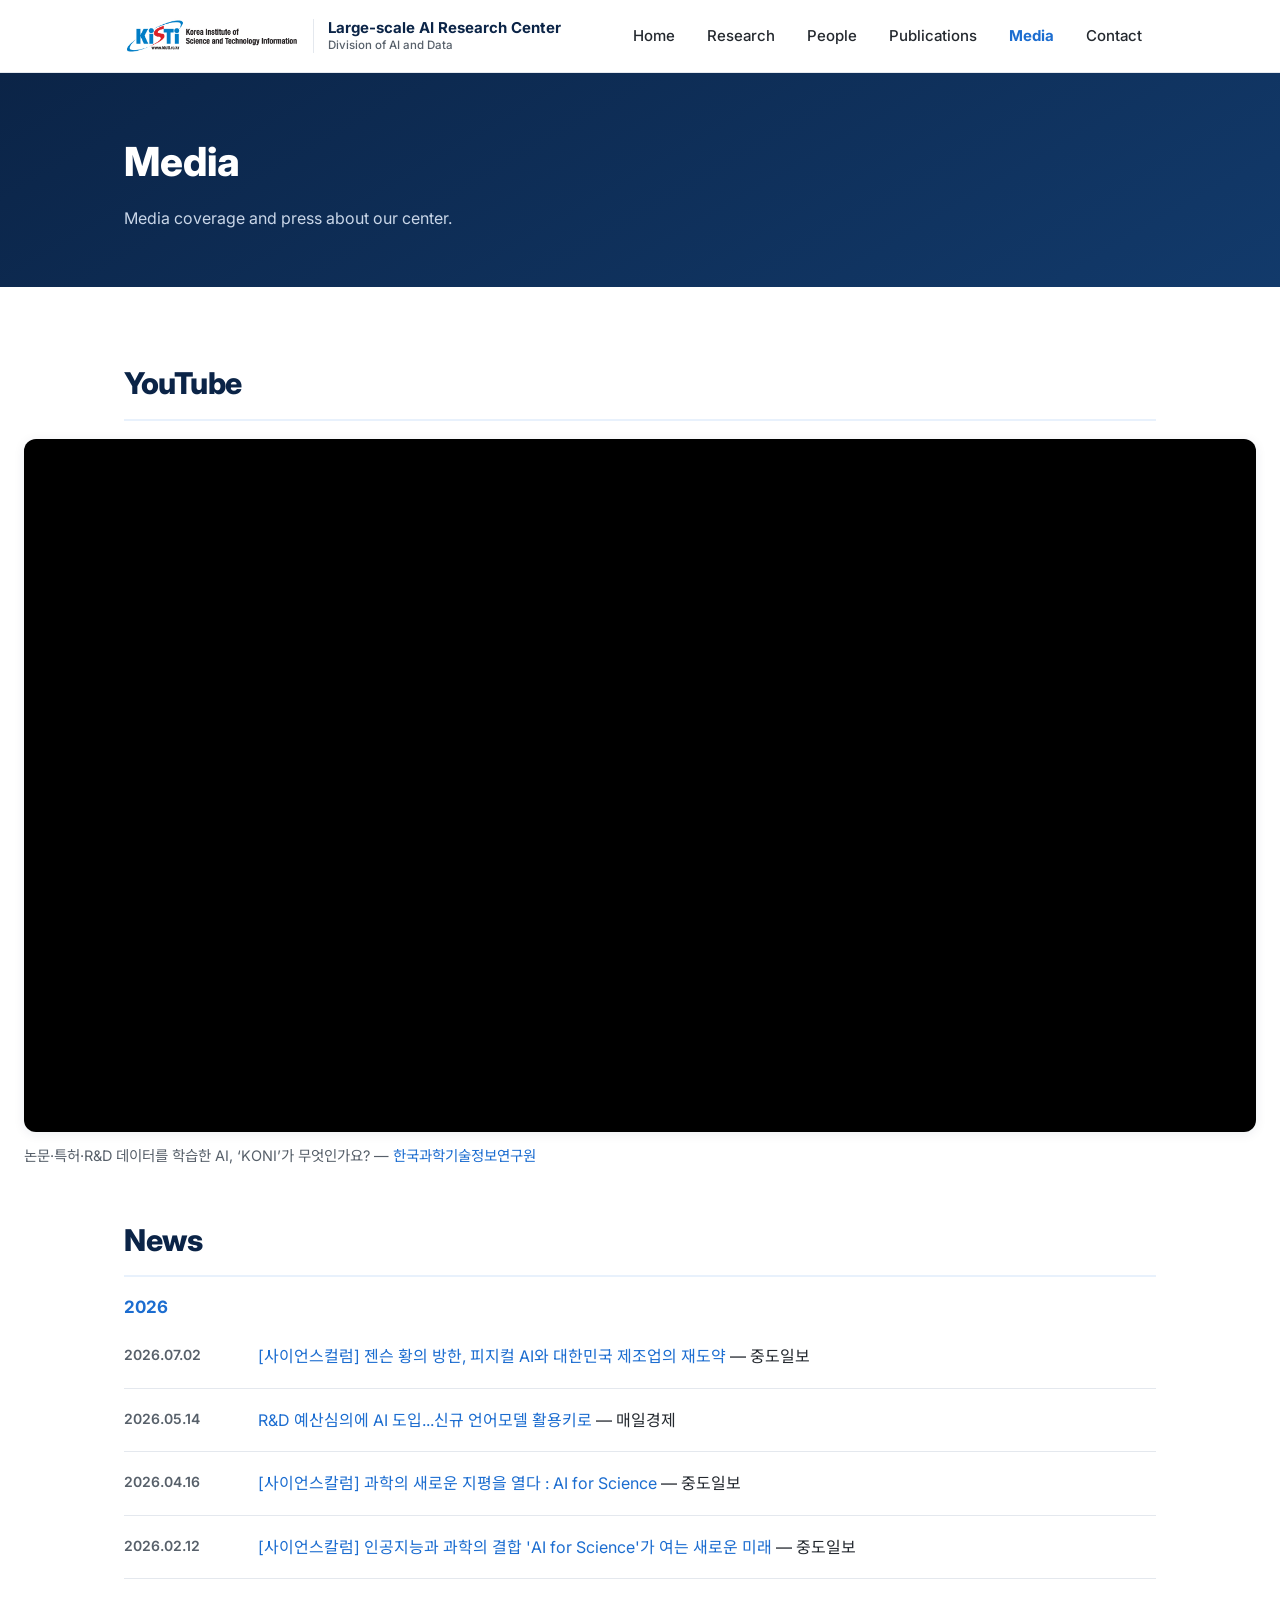
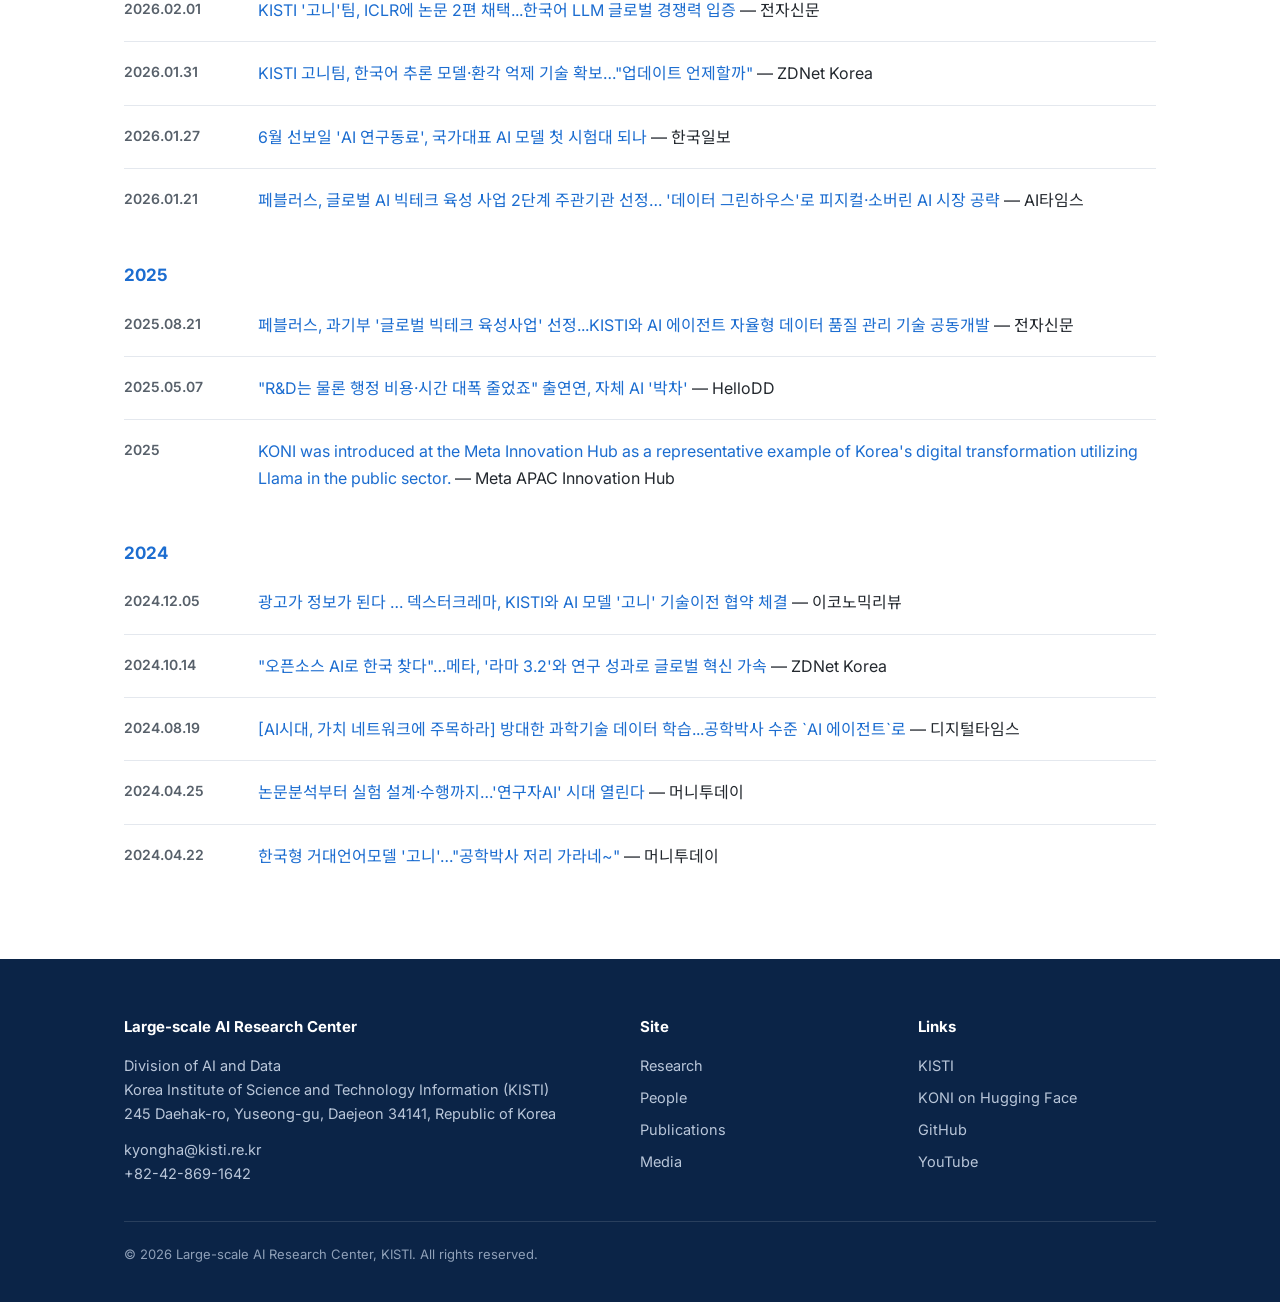
==== media.html @ 8f23ed5b "Restructure media page into YouTube and News sections - Split the page into top-level YouTube and Ne" ====
<!DOCTYPE html>
<html lang="en">
<head>
  <meta charset="UTF-8" />
  <meta name="viewport" content="width=device-width, initial-scale=1.0" />
  <title>Media | Large-scale AI Research Center, KISTI</title>
  <meta name="description" content="Media coverage and press for the Large-scale AI Research Center, Division of AI and Data, KISTI." />
  <link rel="preconnect" href="https://fonts.googleapis.com" />
  <link rel="preconnect" href="https://fonts.gstatic.com" crossorigin />
  <link href="https://fonts.googleapis.com/css2?family=Inter:wght@400;500;600;700;800&family=Noto+Sans+KR:wght@400;500;700&display=swap" rel="stylesheet" />
  <link rel="stylesheet" href="assets/css/style.css" />
</head>
<body>

  <header class="site-header">
    <div class="container nav-wrap">
      <a class="brand" href="index.html">
        <img src="images/KISTI_logo.jpg" alt="KISTI — Korea Institute of Science and Technology Information" />
        <span class="brand-text">
          <span class="brand-name">Large-scale AI Research Center</span>
          <span class="brand-sub">Division of AI and Data</span>
        </span>
      </a>
      <button class="nav-toggle" aria-label="Toggle navigation" aria-expanded="false">☰</button>
      <nav class="site-nav">
        <ul>
          <li><a href="index.html">Home</a></li>
          <li><a href="research.html">Research</a></li>
          <li><a href="people.html">People</a></li>
          <li><a href="publications.html">Publications</a></li>
          <li><a href="media.html" class="active">Media</a></li>
          <li><a href="index.html#contact">Contact</a></li>
        </ul>
      </nav>
    </div>
  </header>

  <section class="page-hero">
    <div class="container">
      <h1>Media</h1>
      <p>Media coverage and press about our center.</p>
    </div>
  </section>

  <section class="section">
    <div class="container">

      <!-- ================================================================
           HOW TO ADD A MEDIA ITEM
           Add entries here once content is available.
           ================================================================ -->

      <h2 class="group-title">YouTube</h2>
      <div class="video-embed">
        <iframe
          src="https://www.youtube.com/embed/gL83Z94c4Mw"
          title="논문·특허·R&amp;D 데이터를 학습한 AI, &#39;KONI&#39;가 무엇인가요?"
          allow="accelerometer; autoplay; clipboard-write; encrypted-media; gyroscope; picture-in-picture; web-share"
          referrerpolicy="strict-origin-when-cross-origin"
          loading="lazy"
          allowfullscreen></iframe>
      </div>
      <p class="video-caption">
        논문·특허·R&amp;D 데이터를 학습한 AI, ‘KONI’가 무엇인가요? —
        <a href="https://www.youtube.com/@KISTIV" target="_blank" rel="noopener">한국과학기술정보연구원</a>
      </p>

      <h2 class="group-title">News</h2>

      <h3 class="year-title">2026</h3>
      <ul class="news-list">
        <li>
          <time>2026.07.02</time>
          <span><a href="https://www.joongdo.co.kr/web/view.php?key=20260702010000641" target="_blank" rel="noopener">[사이언스컬럼] 젠슨 황의 방한, 피지컬 AI와 대한민국 제조업의 재도약</a> — 중도일보</span>
        </li>
        <li>
          <time>2026.05.14</time>
          <span><a href="https://www.mk.co.kr/news/it/12047566" target="_blank" rel="noopener">R&amp;D 예산심의에 AI 도입...신규 언어모델 활용키로</a> — 매일경제</span>
        </li>
        <li>
          <time>2026.04.16</time>
          <span><a href="https://www.joongdo.co.kr/web/view.php?key=20260416010004858" target="_blank" rel="noopener">[사이언스칼럼] 과학의 새로운 지평을 열다 : AI for Science</a> — 중도일보</span>
        </li>
        <li>
          <time>2026.02.12</time>
          <span><a href="https://www.joongdo.co.kr/web/view.php?key=20260212010004748" target="_blank" rel="noopener">[사이언스칼럼] 인공지능과 과학의 결합 'AI for Science'가 여는 새로운 미래</a> — 중도일보</span>
        </li>
        <li>
          <time>2026.02.01</time>
          <span><a href="https://www.etnews.com/20260201000084" target="_blank" rel="noopener">KISTI '고니'팀, ICLR에 논문 2편 채택...한국어 LLM 글로벌 경쟁력 입증</a> — 전자신문</span>
        </li>
        <li>
          <time>2026.01.31</time>
          <span><a href="https://zdnet.co.kr/view/?no=20260131193659" target="_blank" rel="noopener">KISTI 고니팀, 한국어 추론 모델·환각 억제 기술 확보…"업데이트 언제할까"</a> — ZDNet Korea</span>
        </li>
        <li>
          <time>2026.01.27</time>
          <span><a href="https://n.news.naver.com/mnews/article/469/0000911274?sid=105" target="_blank" rel="noopener">6월 선보일 'AI 연구동료', 국가대표 AI 모델 첫 시험대 되나</a> — 한국일보</span>
        </li>
        <li>
          <time>2026.01.21</time>
          <span><a href="https://www.aitimes.kr/news/articleView.html?idxno=38244" target="_blank" rel="noopener">페블러스, 글로벌 AI 빅테크 육성 사업 2단계 주관기관 선정… '데이터 그린하우스'로 피지컬·소버린 AI 시장 공략</a> — AI타임스</span>
        </li>
      </ul>

      <h3 class="year-title">2025</h3>
      <ul class="news-list">
        <li>
          <time>2025.08.21</time>
          <span><a href="https://www.etnews.com/20250821000020" target="_blank" rel="noopener">페블러스, 과기부 '글로벌 빅테크 육성사업' 선정...KISTI와 AI 에이전트 자율형 데이터 품질 관리 기술 공동개발</a> — 전자신문</span>
        </li>
        <li>
          <time>2025.05.07</time>
          <span><a href="https://www.hellodd.com/news/articleView.html?idxno=107809" target="_blank" rel="noopener">"R&amp;D는 물론 행정 비용·시간 대폭 줄었죠" 출연연, 자체 AI '박차'</a> — HelloDD</span>
        </li>
        <li>
          <time>2025</time>
          <span><a href="https://about.meta.com/apacinnovationhub/ai-for-organizations" target="_blank" rel="noopener">KONI was introduced at the Meta Innovation Hub as a representative example of Korea's digital transformation utilizing Llama in the public sector.</a> — Meta APAC Innovation Hub</span>
        </li>
      </ul>

      <h3 class="year-title">2024</h3>
      <ul class="news-list">
        <li>
          <time>2024.12.05</time>
          <span><a href="https://www.econovill.com/news/articleView.html?idxno=675746" target="_blank" rel="noopener">광고가 정보가 된다 … 덱스터크레마, KISTI와 AI 모델 '고니' 기술이전 협약 체결</a> — 이코노믹리뷰</span>
        </li>
        <li>
          <time>2024.10.14</time>
          <span><a href="https://zdnet.co.kr/view/?no=20241014170020" target="_blank" rel="noopener">"오픈소스 AI로 한국 찾다"…메타, '라마 3.2'와 연구 성과로 글로벌 혁신 가속</a> — ZDNet Korea</span>
        </li>
        <li>
          <time>2024.08.19</time>
          <span><a href="https://www.dt.co.kr/article/11606822" target="_blank" rel="noopener">[AI시대, 가치 네트워크에 주목하라] 방대한 과학기술 데이터 학습...공학박사 수준 `AI 에이전트`로</a> — 디지털타임스</span>
        </li>
        <li>
          <time>2024.04.25</time>
          <span><a href="https://www.mt.co.kr/tech/2024/04/25/2024042513053043033" target="_blank" rel="noopener">논문분석부터 실험 설계·수행까지…'연구자AI' 시대 열린다</a> — 머니투데이</span>
        </li>
        <li>
          <time>2024.04.22</time>
          <span><a href="https://www.mt.co.kr/tech/2024/04/22/2024041908542180678" target="_blank" rel="noopener">한국형 거대언어모델 '고니'…"공학박사 저리 가라네~"</a> — 머니투데이</span>
        </li>
      </ul>

    </div>
  </section>

  <footer class="site-footer" id="contact">
    <div class="container">
      <div class="footer-grid">
        <div>
          <h4>Large-scale AI Research Center</h4>
          <p>
            Division of AI and Data<br />
            Korea Institute of Science and Technology Information (KISTI)<br />
            245 Daehak-ro, Yuseong-gu, Daejeon 34141, Republic of Korea
          </p>
          <p class="footer-contact">
            <a href="mailto:kyongha@kisti.re.kr">kyongha@kisti.re.kr</a><br />
            <a href="tel:+82428691642">+82-42-869-1642</a>
          </p>
        </div>
        <div>
          <h4>Site</h4>
          <ul>
            <li><a href="research.html">Research</a></li>
            <li><a href="people.html">People</a></li>
            <li><a href="publications.html">Publications</a></li>
            <li><a href="media.html">Media</a></li>
          </ul>
        </div>
        <div>
          <h4>Links</h4>
          <ul>
            <li><a href="https://www.kisti.re.kr/eng/" target="_blank" rel="noopener">KISTI</a></li>
            <li><a href="https://huggingface.co/KISTI-KONI" target="_blank" rel="noopener">KONI on Hugging Face</a></li>
            <li><a href="https://github.com/KISTI-KONI" target="_blank" rel="noopener">GitHub</a></li>
            <li><a href="https://www.youtube.com/channel/UCPT6tS04saHyotXBanBHylQ" target="_blank" rel="noopener">YouTube</a></li>
          </ul>
        </div>
      </div>
      <div class="footer-bottom">
        &copy; 2026 Large-scale AI Research Center, KISTI. All rights reserved.
      </div>
    </div>
  </footer>

  <script src="assets/js/main.js"></script>
</body>
</html>
---- assets/css/style.css ----
/* ==========================================================================
   Large-scale AI Research Center @ KISTI — site styles
   ========================================================================== */

:root {
  --navy: #0b2447;
  --navy-2: #123a6b;
  --blue: #1c6dd0;
  --kisti-blue: #0072bc;
  --blue-light: #e8f1fc;
  --accent: #00b3a4;
  --text: #24292f;
  --text-muted: #57606a;
  --border: #e4e8ee;
  --bg: #ffffff;
  --bg-soft: #f6f8fb;
  --radius: 12px;
  --maxw: 1080px;
  --shadow: 0 2px 12px rgba(11, 36, 71, 0.08);
}

* { box-sizing: border-box; margin: 0; padding: 0; }

html { scroll-behavior: smooth; }

body {
  font-family: "Inter", "Noto Sans KR", -apple-system, BlinkMacSystemFont,
    "Segoe UI", Roboto, "Helvetica Neue", Arial, sans-serif;
  color: var(--text);
  background: var(--bg);
  line-height: 1.65;
  font-size: 16px;
}

img { max-width: 100%; display: block; }

a { color: var(--blue); text-decoration: none; }
a:hover { text-decoration: underline; }

.container {
  max-width: var(--maxw);
  margin: 0 auto;
  padding: 0 24px;
}

/* --------------------------------------------------------------------------
   Header / navigation
   -------------------------------------------------------------------------- */

.site-header {
  position: sticky;
  top: 0;
  z-index: 100;
  background: rgba(255, 255, 255, 0.96);
  backdrop-filter: blur(8px);
  border-bottom: 1px solid var(--border);
}

.nav-wrap {
  display: flex;
  align-items: center;
  justify-content: space-between;
  height: 72px;
  gap: 16px;
}

.brand {
  display: flex;
  align-items: center;
  gap: 14px;
  color: var(--navy);
  font-weight: 700;
  line-height: 1.25;
  min-width: 0;
}
.brand:hover { text-decoration: none; }

.brand img {
  height: 40px;
  width: auto;
  flex-shrink: 0;
}

.brand-text { border-left: 1px solid var(--border); padding-left: 14px; }
.brand-name { font-size: 15px; display: block; }
.brand-sub {
  display: block;
  font-size: 11.5px;
  font-weight: 500;
  color: var(--text-muted);
}

.site-nav ul {
  display: flex;
  gap: 4px;
  list-style: none;
}

.site-nav a {
  display: block;
  padding: 8px 14px;
  border-radius: 8px;
  color: var(--text);
  font-weight: 500;
  font-size: 15px;
  white-space: nowrap;
}
.site-nav a:hover {
  background: var(--blue-light);
  color: var(--blue);
  text-decoration: none;
}
.site-nav a.active {
  color: var(--blue);
  font-weight: 700;
}

.nav-toggle {
  display: none;
  background: none;
  border: none;
  cursor: pointer;
  padding: 8px;
  color: var(--navy);
  font-size: 24px;
  line-height: 1;
}

/* --------------------------------------------------------------------------
   Hero
   -------------------------------------------------------------------------- */

.hero {
  background:
    radial-gradient(1200px 500px at 80% -10%, rgba(0, 179, 164, 0.25), transparent 60%),
    radial-gradient(900px 500px at 10% 110%, rgba(28, 109, 208, 0.35), transparent 60%),
    linear-gradient(150deg, var(--navy) 0%, var(--navy-2) 100%);
  color: #fff;
  padding: 96px 0 88px;
}

.hero-kicker {
  display: inline-block;
  font-size: 13px;
  font-weight: 600;
  letter-spacing: 1.5px;
  text-transform: uppercase;
  color: #9fd8d2;
  margin-bottom: 18px;
}

.hero h1 {
  font-size: clamp(32px, 5vw, 52px);
  line-height: 1.15;
  font-weight: 800;
  letter-spacing: -0.5px;
  max-width: 760px;
}

.hero p.lead {
  margin-top: 22px;
  font-size: 18px;
  color: #c9d6e8;
  max-width: 660px;
}

.hero-actions { margin-top: 34px; display: flex; gap: 14px; flex-wrap: wrap; }

.btn {
  display: inline-block;
  padding: 12px 24px;
  border-radius: 10px;
  font-weight: 600;
  font-size: 15px;
  transition: transform 0.15s ease, box-shadow 0.15s ease;
}
.btn:hover { text-decoration: none; transform: translateY(-1px); }

.btn-primary { background: var(--accent); color: #04302c; }
.btn-primary:hover { box-shadow: 0 6px 18px rgba(0, 179, 164, 0.4); }

.btn-ghost {
  border: 1px solid rgba(255, 255, 255, 0.4);
  color: #fff;
}
.btn-ghost:hover { background: rgba(255, 255, 255, 0.1); }

/* --------------------------------------------------------------------------
   Sections
   -------------------------------------------------------------------------- */

.section { padding: 72px 0; }
.section.soft { background: var(--bg-soft); }

.section-kicker {
  font-size: 13px;
  font-weight: 700;
  letter-spacing: 1.5px;
  text-transform: uppercase;
  color: var(--blue);
  margin-bottom: 8px;
}

.section h2 {
  font-size: 30px;
  font-weight: 800;
  color: var(--navy);
  letter-spacing: -0.3px;
  margin-bottom: 16px;
}

.section .section-intro {
  max-width: 720px;
  color: var(--text-muted);
  margin-bottom: 40px;
}

/* About split layout (text + mascot) */
.about-split {
  display: grid;
  grid-template-columns: 1fr 260px;
  gap: 48px;
  align-items: center;
}
.about-split .mascot {
  max-width: 240px;
  margin: 0 auto;
}
.about-split p + p { margin-top: 14px; }

/* Page hero (interior pages) */
.page-hero {
  background: linear-gradient(150deg, var(--navy) 0%, var(--navy-2) 100%);
  color: #fff;
  padding: 56px 0;
}
.page-hero h1 { font-size: clamp(28px, 4vw, 40px); font-weight: 800; }
.page-hero p { margin-top: 10px; color: #c9d6e8; max-width: 660px; }

/* --------------------------------------------------------------------------
   Cards
   -------------------------------------------------------------------------- */

.card-grid {
  display: grid;
  grid-template-columns: repeat(auto-fit, minmax(340px, 1fr));
  gap: 22px;
}
.card-grid-2 { grid-template-columns: repeat(2, 1fr); }
@media (max-width: 720px) {
  .card-grid-2 { grid-template-columns: 1fr; }
}

.card {
  background: #fff;
  border: 1px solid var(--border);
  border-radius: var(--radius);
  padding: 28px;
  box-shadow: var(--shadow);
  transition: transform 0.15s ease, box-shadow 0.15s ease;
}
.card:hover { transform: translateY(-3px); box-shadow: 0 8px 24px rgba(11, 36, 71, 0.12); }

.card-icon {
  width: 46px;
  height: 46px;
  border-radius: 10px;
  background: var(--blue-light);
  display: flex;
  align-items: center;
  justify-content: center;
  margin-bottom: 18px;
  font-size: 22px;
}

.card h3 { font-size: 18px; color: var(--navy); margin-bottom: 10px; }
.card p { font-size: 14.5px; color: var(--text-muted); }

/* --------------------------------------------------------------------------
   News list
   -------------------------------------------------------------------------- */

.news-list { list-style: none; }
.news-list li {
  display: flex;
  gap: 24px;
  padding: 18px 0;
  border-bottom: 1px solid var(--border);
}
.news-list li:last-child { border-bottom: none; }
.news-list time {
  flex-shrink: 0;
  width: 110px;
  color: var(--text-muted);
  font-size: 14px;
  font-weight: 600;
}

/* --------------------------------------------------------------------------
   People
   -------------------------------------------------------------------------- */

.people-grid {
  display: grid;
  grid-template-columns: repeat(auto-fill, minmax(250px, 1fr));
  gap: 22px;
}

.person {
  background: #fff;
  border: 1px solid var(--border);
  border-radius: var(--radius);
  padding: 24px;
  box-shadow: var(--shadow);
}

.person .name { font-weight: 700; color: var(--navy); font-size: 16.5px; }
.person .name a { color: inherit; }
.person .name a:hover { text-decoration: underline; }
.person .role { font-size: 13.5px; color: var(--blue); margin-top: 2px; font-weight: 600; }
.person .interest { font-size: 13.5px; color: var(--text-muted); margin-top: 10px; }
.person .links { margin-top: 10px; font-size: 13.5px; }

.person.lead-card { border-top: 4px solid var(--kisti-blue); }

.group-title {
  font-size: 21px;
  font-weight: 700;
  color: var(--navy);
  margin: 48px 0 22px;
  padding-bottom: 10px;
  border-bottom: 2px solid var(--blue-light);
}
.group-title:first-of-type { margin-top: 0; }

/* --------------------------------------------------------------------------
   Publications
   -------------------------------------------------------------------------- */

.pub-year {
  font-size: 24px;
  font-weight: 800;
  color: var(--navy);
  margin: 44px 0 8px;
}
.pub-year:first-of-type { margin-top: 0; }

/* Year subsection nested under a .group-title section */
.year-title {
  font-size: 17px;
  font-weight: 700;
  color: var(--blue);
  margin: 30px 0 4px;
}
.year-title:first-of-type { margin-top: 0; }

.pub-list { list-style: none; }
.pub-list li {
  padding: 18px 0;
  border-bottom: 1px solid var(--border);
}
.pub-title { font-weight: 600; color: var(--text); font-size: 16px; }
.pub-authors { font-size: 14.5px; color: var(--text-muted); margin-top: 4px; }
.pub-venue { font-size: 14px; color: var(--blue); font-style: italic; margin-top: 2px; }
.pub-links { margin-top: 8px; font-size: 13.5px; }
.pub-links a {
  display: inline-block;
  margin-right: 8px;
  padding: 2px 10px;
  border: 1px solid var(--border);
  border-radius: 999px;
  color: var(--text-muted);
  font-weight: 500;
}
.pub-links a:hover { border-color: var(--blue); color: var(--blue); text-decoration: none; }

/* --------------------------------------------------------------------------
   Research page
   -------------------------------------------------------------------------- */

.research-block {
  display: grid;
  grid-template-columns: 84px 1fr;
  gap: 24px;
  padding: 34px 0;
  border-bottom: 1px solid var(--border);
}
.research-block:last-child { border-bottom: none; }

.research-block .icon {
  width: 84px;
  height: 84px;
  border-radius: 18px;
  background: #ffffff;
  border: 1px solid var(--border);
  display: flex;
  align-items: center;
  justify-content: center;
  font-size: 26px;
}
.research-block .icon .icon-img {
  width: 68%;
  height: 68%;
  object-fit: contain;
}
.research-block h3 { font-size: 20px; color: var(--navy); margin-bottom: 8px; }
.research-block p { color: var(--text-muted); max-width: 760px; }
.research-block ul {
  margin: 12px 0 0 18px;
  color: var(--text-muted);
  font-size: 14.5px;
}
.research-block li { margin-bottom: 4px; }

.video-link { margin-top: 14px; font-size: 14px; font-weight: 600; }
.video-link a { color: var(--blue); }

/* Embedded video (YouTube iframe)
   Breaks out of the 1080px container so the player reaches 1440px — 4x the
   area of the previous 720px embed — shrinking with the viewport below that. */
.video-embed,
.video-caption {
  position: relative;
  left: 50%;
  transform: translateX(-50%);
  width: min(1440px, calc(100vw - 48px));
}

.video-embed {
  aspect-ratio: 16 / 9;
  margin-top: 18px;
  border-radius: var(--radius);
  overflow: hidden;
  box-shadow: var(--shadow);
  background: #000;
}
.video-embed iframe { display: block; width: 100%; height: 100%; border: 0; }

.video-caption {
  margin-top: 12px;
  font-size: 14.5px;
  color: var(--text-muted);
}

/* Model links (Hugging Face etc.) */
.model-links { margin-top: 14px; }
.model-links a {
  display: inline-block;
  margin: 4px 8px 4px 0;
  padding: 5px 14px;
  border: 1px solid var(--border);
  border-radius: 999px;
  font-size: 13.5px;
  font-weight: 500;
  color: var(--text-muted);
}
.model-links a:hover { border-color: var(--blue); color: var(--blue); text-decoration: none; }

/* --------------------------------------------------------------------------
   Footer
   -------------------------------------------------------------------------- */

.site-footer {
  background: var(--navy);
  color: #b9c6d9;
  padding: 56px 0 36px;
  font-size: 14.5px;
}

.footer-grid {
  display: grid;
  grid-template-columns: 2fr 1fr 1fr;
  gap: 40px;
  margin-bottom: 36px;
}

.site-footer h4 {
  color: #fff;
  font-size: 15px;
  margin-bottom: 14px;
}
.site-footer a { color: #b9c6d9; }
.site-footer a:hover { color: #fff; }
.site-footer ul { list-style: none; }
.site-footer li { margin-bottom: 8px; }

.footer-contact { margin-top: 12px; }

.footer-bottom {
  border-top: 1px solid rgba(255, 255, 255, 0.12);
  padding-top: 22px;
  font-size: 13px;
  color: #8fa0b8;
}

/* --------------------------------------------------------------------------
   Responsive
   -------------------------------------------------------------------------- */

@media (max-width: 860px) {
  .nav-toggle { display: block; }

  .site-nav {
    position: absolute;
    top: 72px;
    left: 0;
    right: 0;
    background: #fff;
    border-bottom: 1px solid var(--border);
    display: none;
    box-shadow: var(--shadow);
  }
  .site-nav.open { display: block; }
  .site-nav ul { flex-direction: column; padding: 12px 20px; }
  .site-nav a { padding: 12px 10px; }

  .brand-sub { display: none; }

  .about-split { grid-template-columns: 1fr; }
  .about-split .mascot { max-width: 180px; }

  .footer-grid { grid-template-columns: 1fr; gap: 28px; }

  .research-block { grid-template-columns: 1fr; }
  .news-list li { flex-direction: column; gap: 4px; }
}
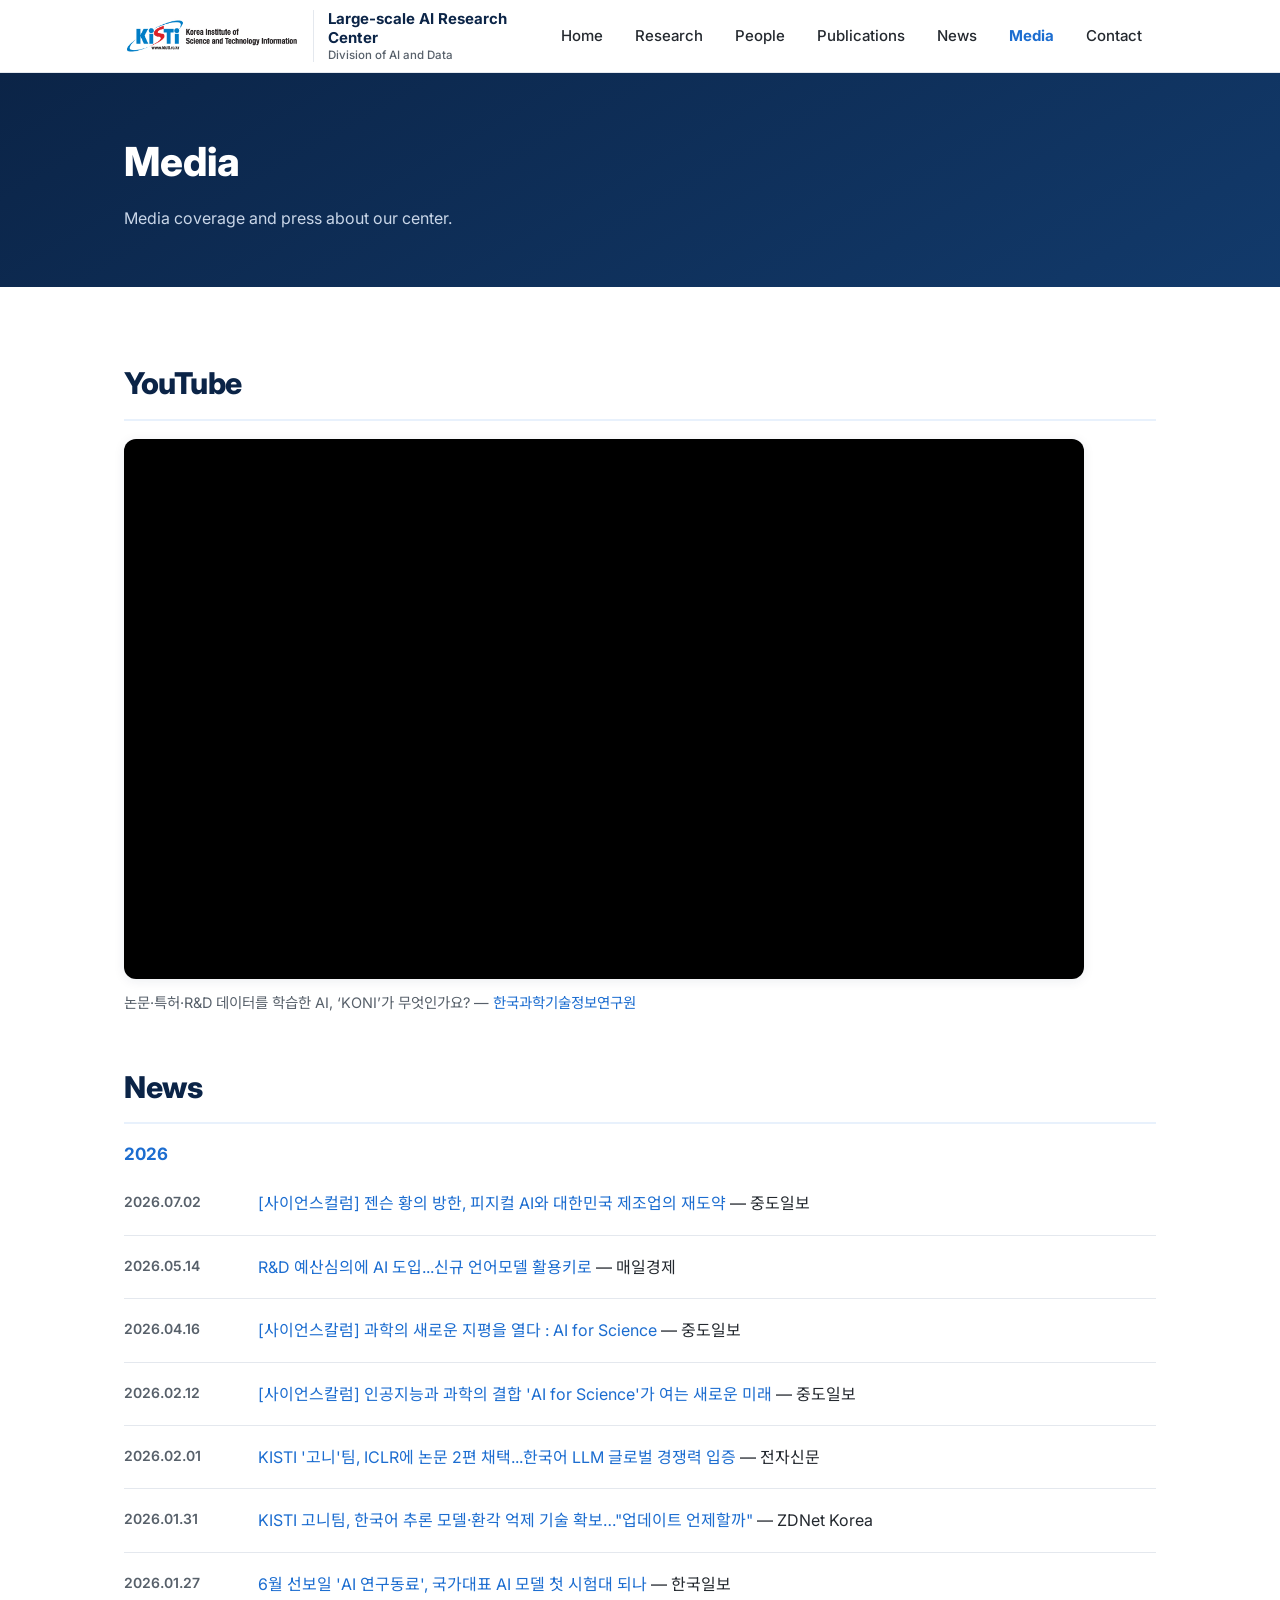
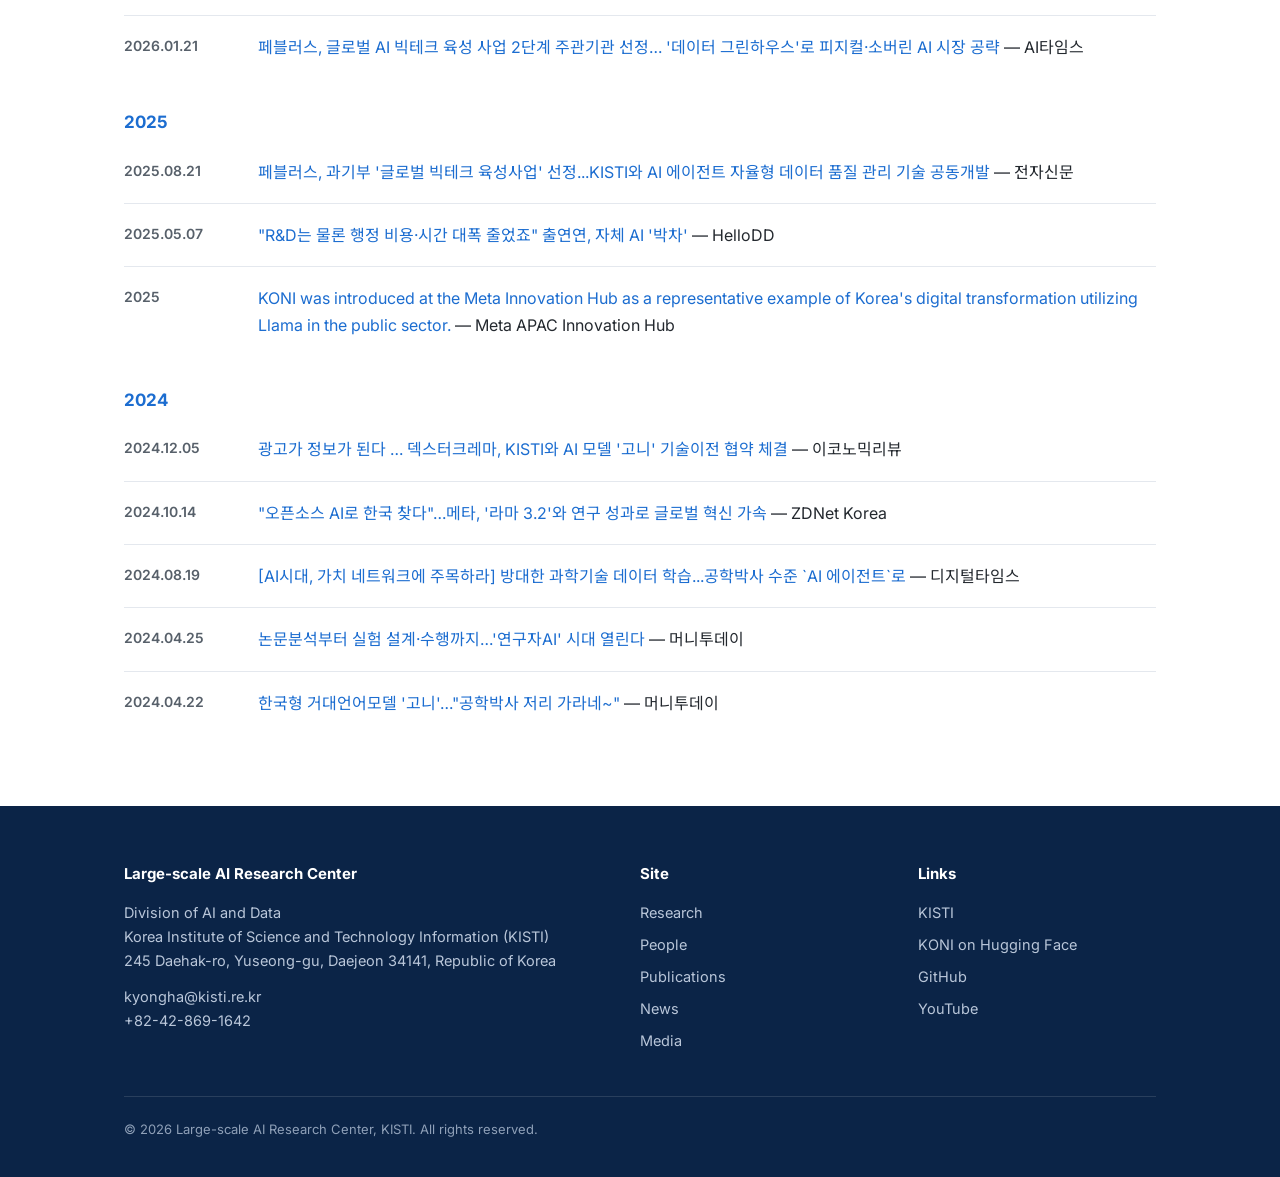
==== commit 64a6e2d6: "Add a News page and write up the KDD 2026 exhibition - New news.html between Publications and Media," ====
--- a/media.html
+++ b/media.html
@@ -28,6 +28,7 @@
           <li><a href="research.html">Research</a></li>
           <li><a href="people.html">People</a></li>
           <li><a href="publications.html">Publications</a></li>
+          <li><a href="news.html">News</a></li>
           <li><a href="media.html" class="active">Media</a></li>
           <li><a href="index.html#contact">Contact</a></li>
         </ul>
@@ -167,6 +168,7 @@
             <li><a href="research.html">Research</a></li>
             <li><a href="people.html">People</a></li>
             <li><a href="publications.html">Publications</a></li>
+            <li><a href="news.html">News</a></li>
             <li><a href="media.html">Media</a></li>
           </ul>
         </div>
--- a/assets/css/style.css
+++ b/assets/css/style.css
@@ -281,13 +281,15 @@
    -------------------------------------------------------------------------- */
 
 .news-list { list-style: none; }
-.news-list li {
+/* Direct-child selectors only: a news body may contain its own nested <ul>,
+   which must not inherit the flex row / divider styling of an entry. */
+.news-list > li {
   display: flex;
   gap: 24px;
   padding: 18px 0;
   border-bottom: 1px solid var(--border);
 }
-.news-list li:last-child { border-bottom: none; }
+.news-list > li:last-child { border-bottom: none; }
 .news-list time {
   flex-shrink: 0;
   width: 110px;
@@ -295,6 +297,53 @@
   font-size: 14px;
   font-weight: 600;
 }
+
+/* News page: headline plus body text */
+.news-body h3 {
+  font-size: 16.5px;
+  font-weight: 700;
+  color: var(--navy);
+  margin-bottom: 6px;
+}
+.news-body p { color: var(--text-muted); font-size: 14.5px; }
+/* The global reset strips margins, so space siblings explicitly. */
+.news-body > * + * { margin-top: 12px; }
+.news-body h4 {
+  font-size: 15px;
+  font-weight: 700;
+  color: var(--navy);
+  margin-top: 20px;
+}
+.news-body ul {
+  margin-left: 18px;
+  color: var(--text-muted);
+  font-size: 14.5px;
+}
+.news-body ul li { margin-bottom: 8px; }
+.news-body ul li:last-child { margin-bottom: 0; }
+.news-body ul strong { color: var(--navy); }
+
+/* Photo pair inside a news entry */
+.news-figures {
+  display: grid;
+  grid-template-columns: 1fr 1fr;
+  gap: 12px;
+}
+.news-figures img {
+  display: block;
+  width: 100%;
+  height: auto;
+  border: 1px solid var(--border);
+  border-radius: var(--radius);
+}
+
+/* Home page: headline-only list linking into news.html */
+.news-titles a { font-weight: 600; }
+
+/* Deep links from the home page must clear the sticky 73px header, and the
+   item they point at gets highlighted so it is obvious what was linked. */
+.news-list > li[id] { scroll-margin-top: 92px; }
+.news-list > li:target h3 { color: var(--blue); }
 
 /* --------------------------------------------------------------------------
    People
@@ -404,6 +453,7 @@
   object-fit: contain;
 }
 .research-block h3 { font-size: 20px; color: var(--navy); margin-bottom: 8px; }
+.research-block h3 a { color: inherit; }
 .research-block p { color: var(--text-muted); max-width: 760px; }
 .research-block ul {
   margin: 12px 0 0 18px;
@@ -415,15 +465,15 @@
 .video-link { margin-top: 14px; font-size: 14px; font-weight: 600; }
 .video-link a { color: var(--blue); }
 
-/* Embedded video (YouTube iframe)
-   Breaks out of the 1080px container so the player reaches 1440px — 4x the
-   area of the previous 720px embed — shrinking with the viewport below that. */
+/* "All news →" style link at the end of a section */
+.more-link { margin-top: 20px; font-size: 14.5px; font-weight: 600; }
+
+/* Embedded video (YouTube iframe) — spans the content column, so it lines up
+   with the section rules and the news list below it. */
 .video-embed,
 .video-caption {
-  position: relative;
-  left: 50%;
-  transform: translateX(-50%);
-  width: min(1440px, calc(100vw - 48px));
+  width: 100%;
+  max-width: 960px;
 }
 
 .video-embed {
@@ -522,5 +572,6 @@
   .footer-grid { grid-template-columns: 1fr; gap: 28px; }
 
   .research-block { grid-template-columns: 1fr; }
-  .news-list li { flex-direction: column; gap: 4px; }
-}
+  .news-list > li { flex-direction: column; gap: 4px; }
+  .news-figures { grid-template-columns: 1fr; }
+}
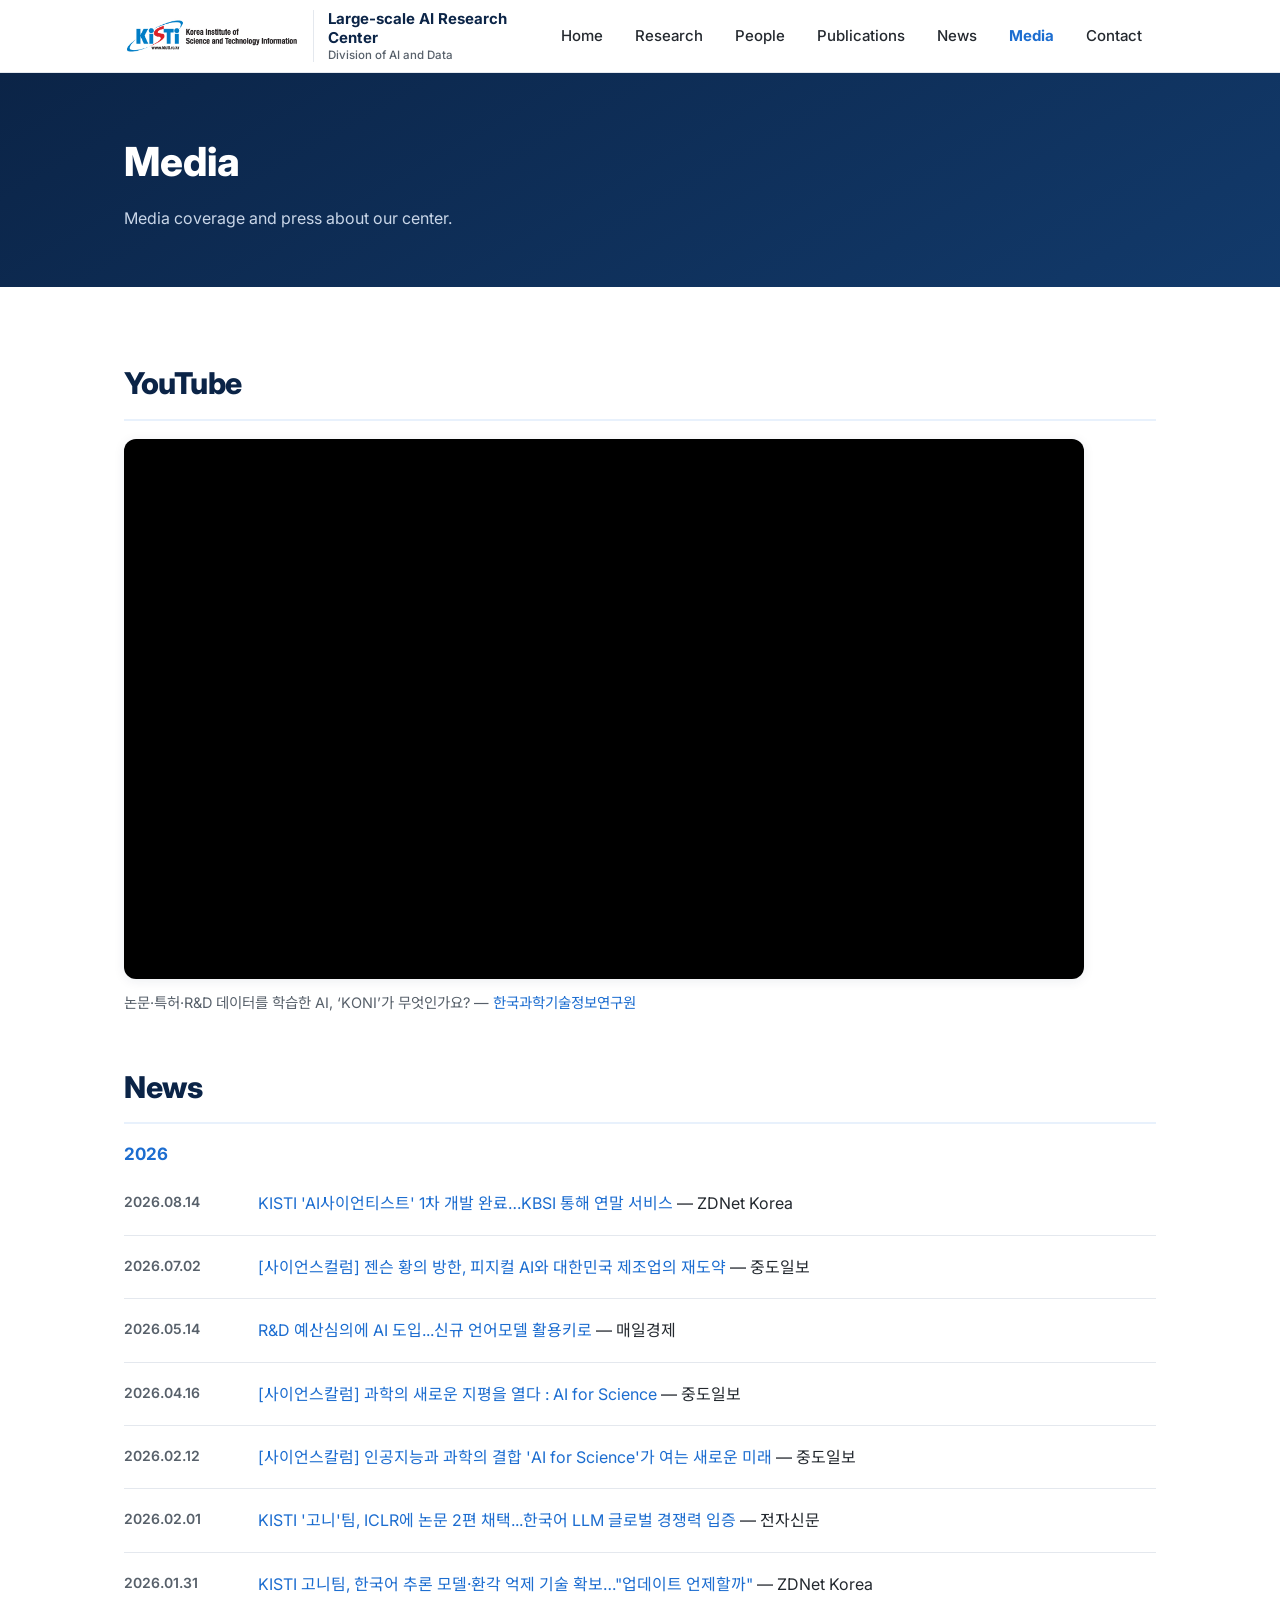
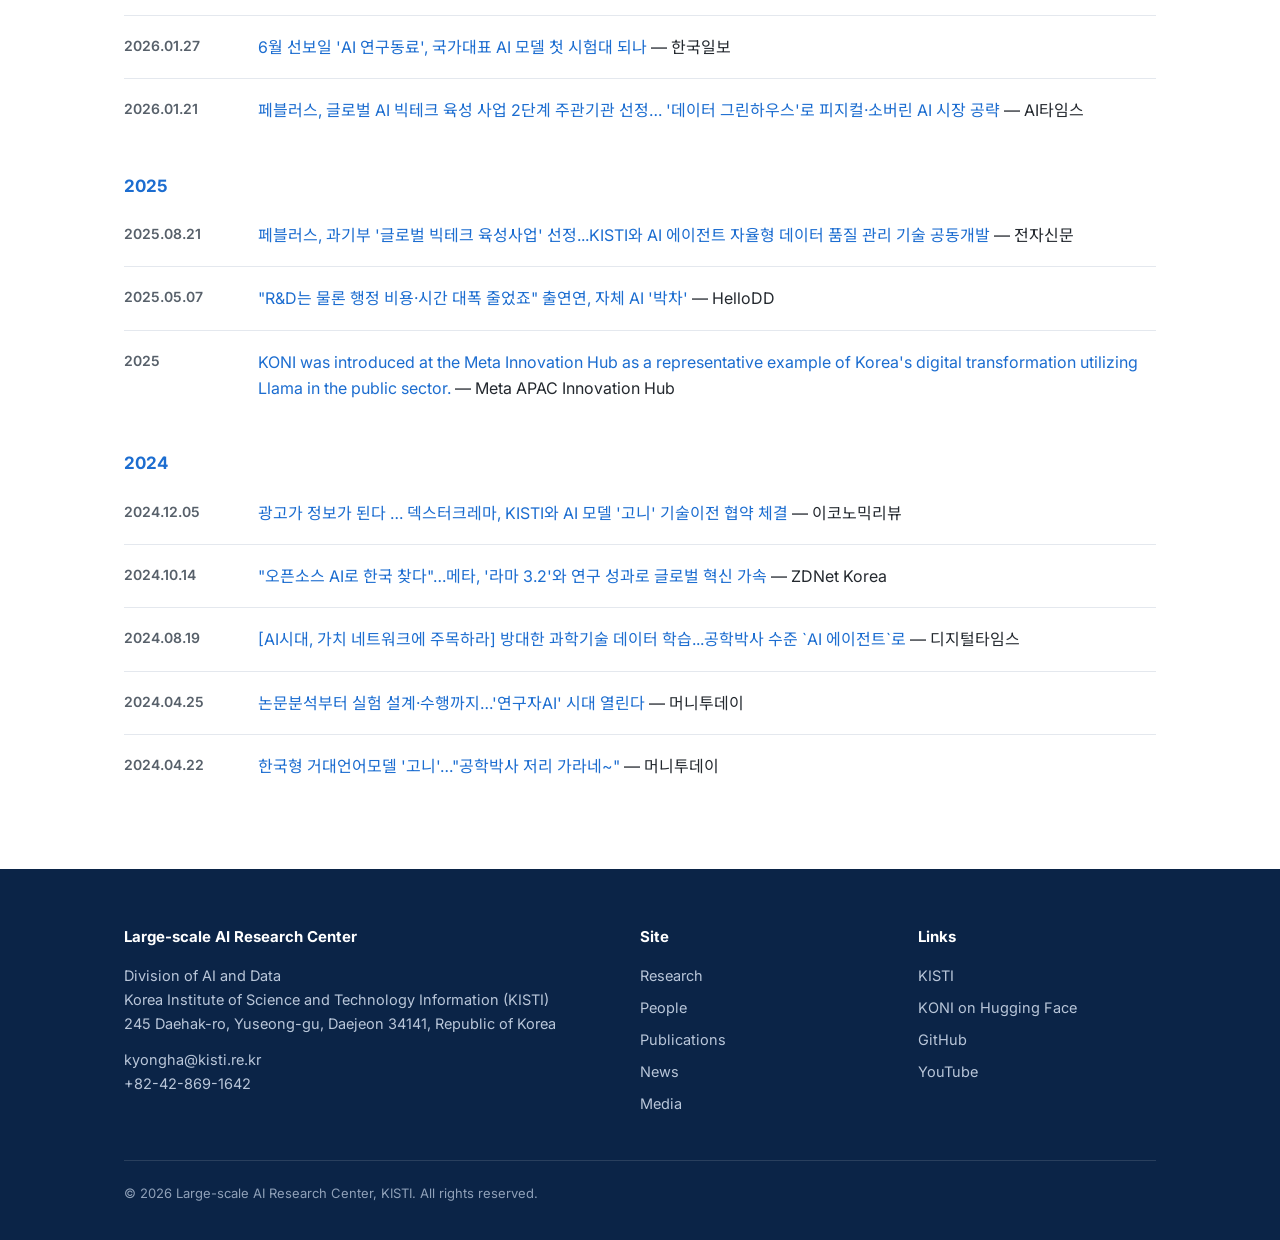
==== commit 02055a70: "Add the ZDNet AI Scientist article to the media page Co-Authored-By: Claude Opus 5 <noreply@anthropi" ====
--- a/media.html
+++ b/media.html
@@ -70,6 +70,10 @@
 
       <h3 class="year-title">2026</h3>
       <ul class="news-list">
+        <li>
+          <time>2026.08.14</time>
+          <span><a href="https://zdnet.co.kr/view/?no=20260814113304" target="_blank" rel="noopener">KISTI 'AI사이언티스트' 1차 개발 완료…KBSI 통해 연말 서비스</a> — ZDNet Korea</span>
+        </li>
         <li>
           <time>2026.07.02</time>
           <span><a href="https://www.joongdo.co.kr/web/view.php?key=20260702010000641" target="_blank" rel="noopener">[사이언스컬럼] 젠슨 황의 방한, 피지컬 AI와 대한민국 제조업의 재도약</a> — 중도일보</span>
--- a/assets/css/style.css
+++ b/assets/css/style.css
@@ -337,11 +337,11 @@
   border-radius: var(--radius);
 }
 
-/* Home page: headline-only list linking into news.html */
-.news-titles a { font-weight: 600; }
-
-/* Deep links from the home page must clear the sticky 73px header, and the
-   item they point at gets highlighted so it is obvious what was linked. */
+/* Home page: headline-only list, no links — "All news" carries the click */
+.news-titles span { font-weight: 600; color: var(--navy); }
+
+/* Entries keep an id so a single item can be linked directly. Such a link
+   must clear the sticky 73px header, and the target gets highlighted. */
 .news-list > li[id] { scroll-margin-top: 92px; }
 .news-list > li:target h3 { color: var(--blue); }
 
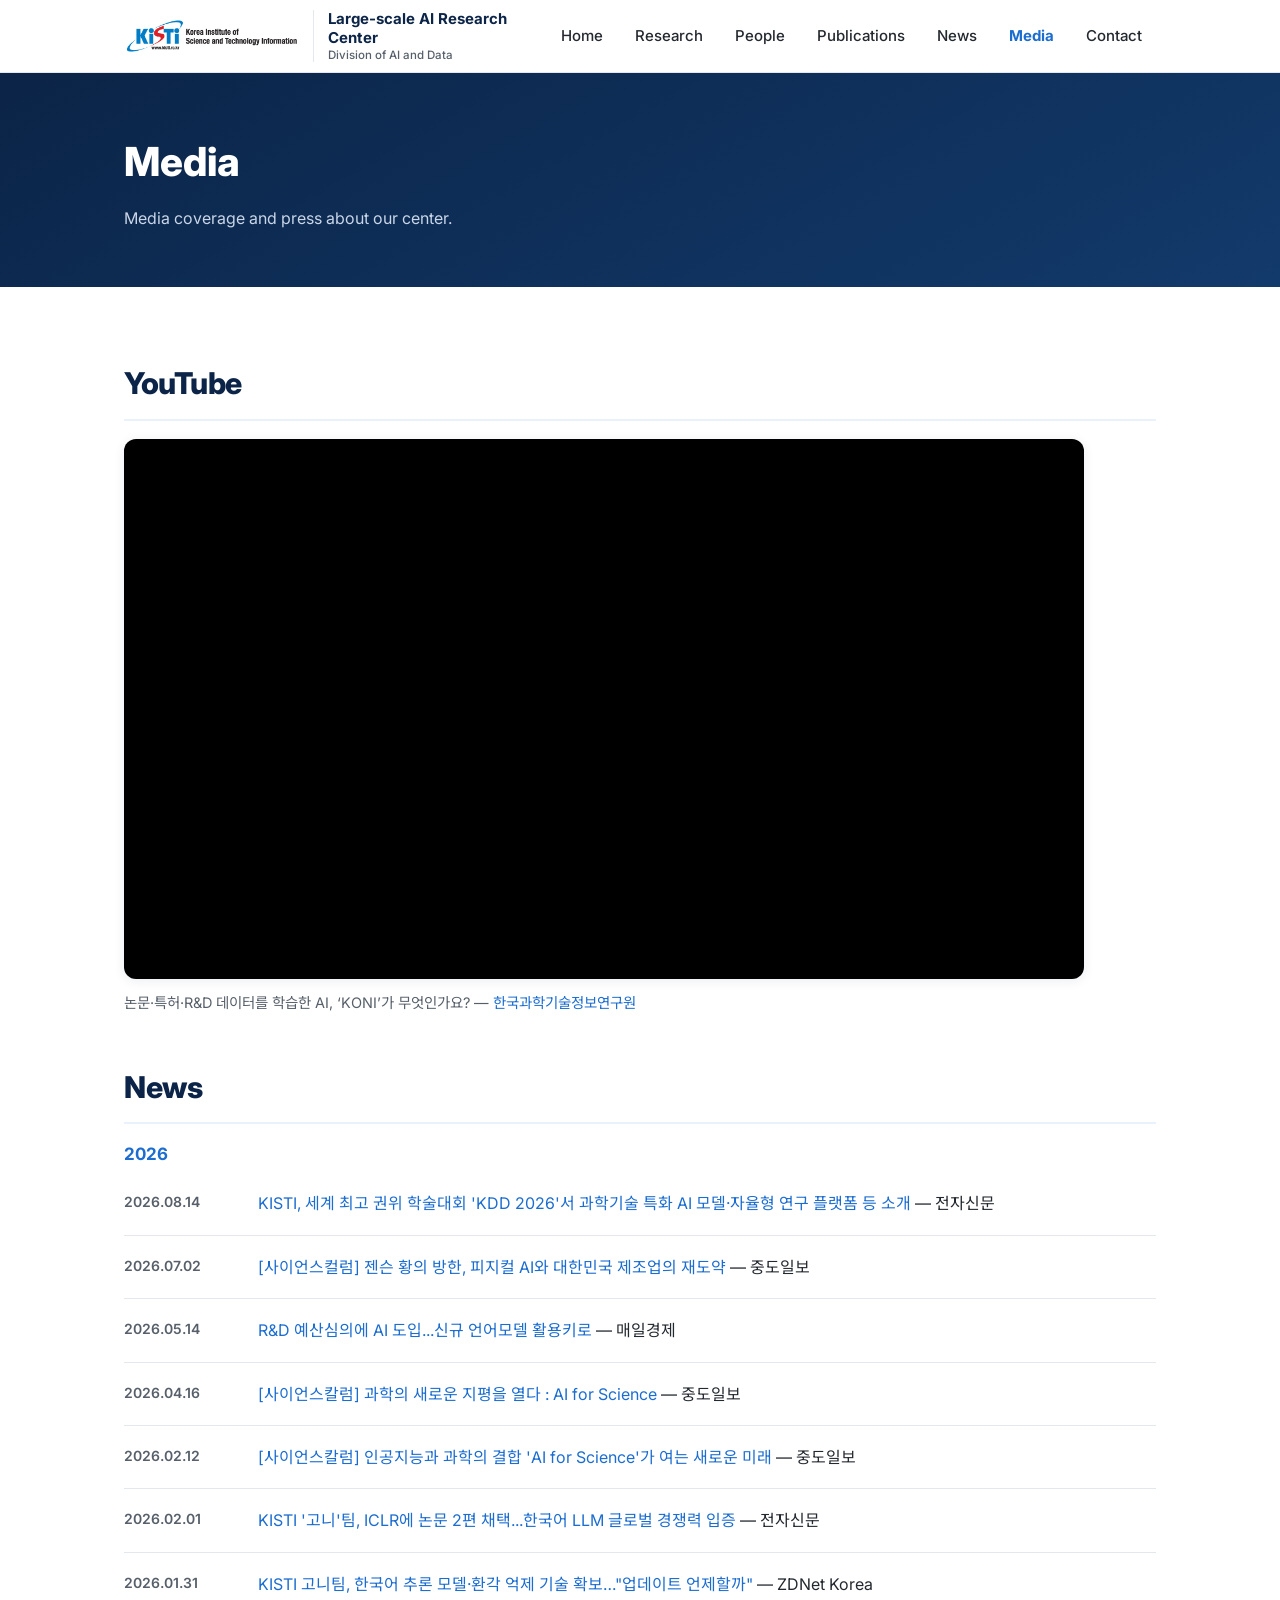
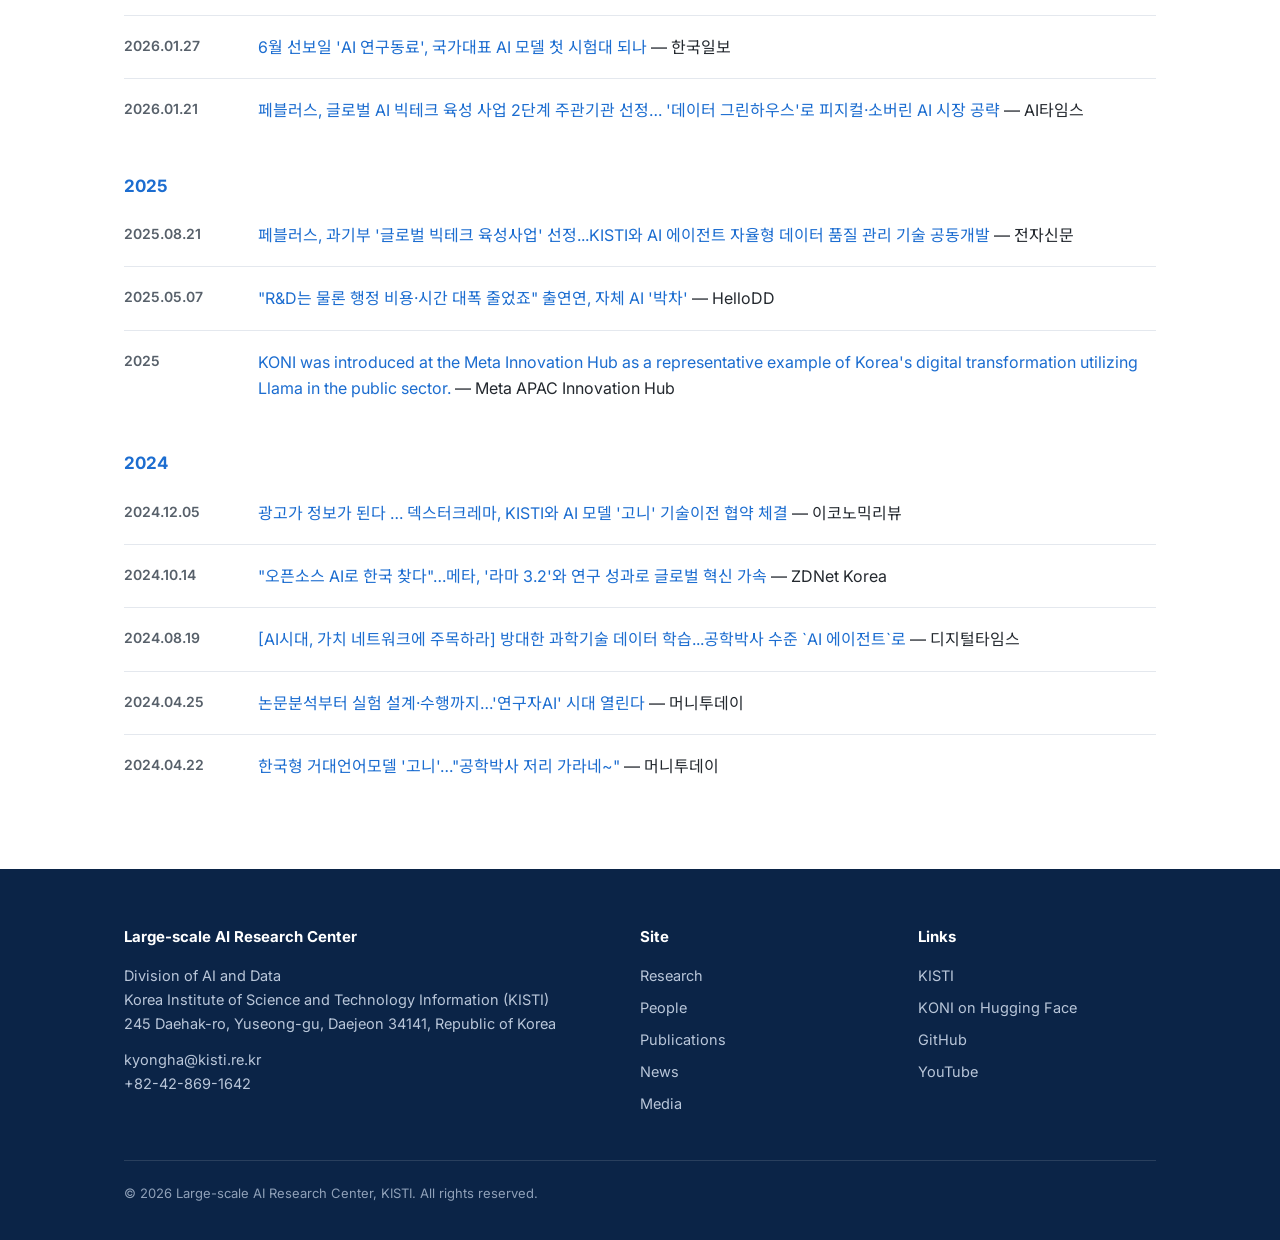
==== commit 1d229bc2: "Swap the media entry for the etnews KDD 2026 article Co-Authored-By: Claude Opus 5 <noreply@anthropi" ====
--- a/media.html
+++ b/media.html
@@ -72,7 +72,7 @@
       <ul class="news-list">
         <li>
           <time>2026.08.14</time>
-          <span><a href="https://zdnet.co.kr/view/?no=20260814113304" target="_blank" rel="noopener">KISTI 'AI사이언티스트' 1차 개발 완료…KBSI 통해 연말 서비스</a> — ZDNet Korea</span>
+          <span><a href="https://www.etnews.com/20260814000161" target="_blank" rel="noopener">KISTI, 세계 최고 권위 학술대회 'KDD 2026'서 과학기술 특화 AI 모델·자율형 연구 플랫폼 등 소개</a> — 전자신문</span>
         </li>
         <li>
           <time>2026.07.02</time>
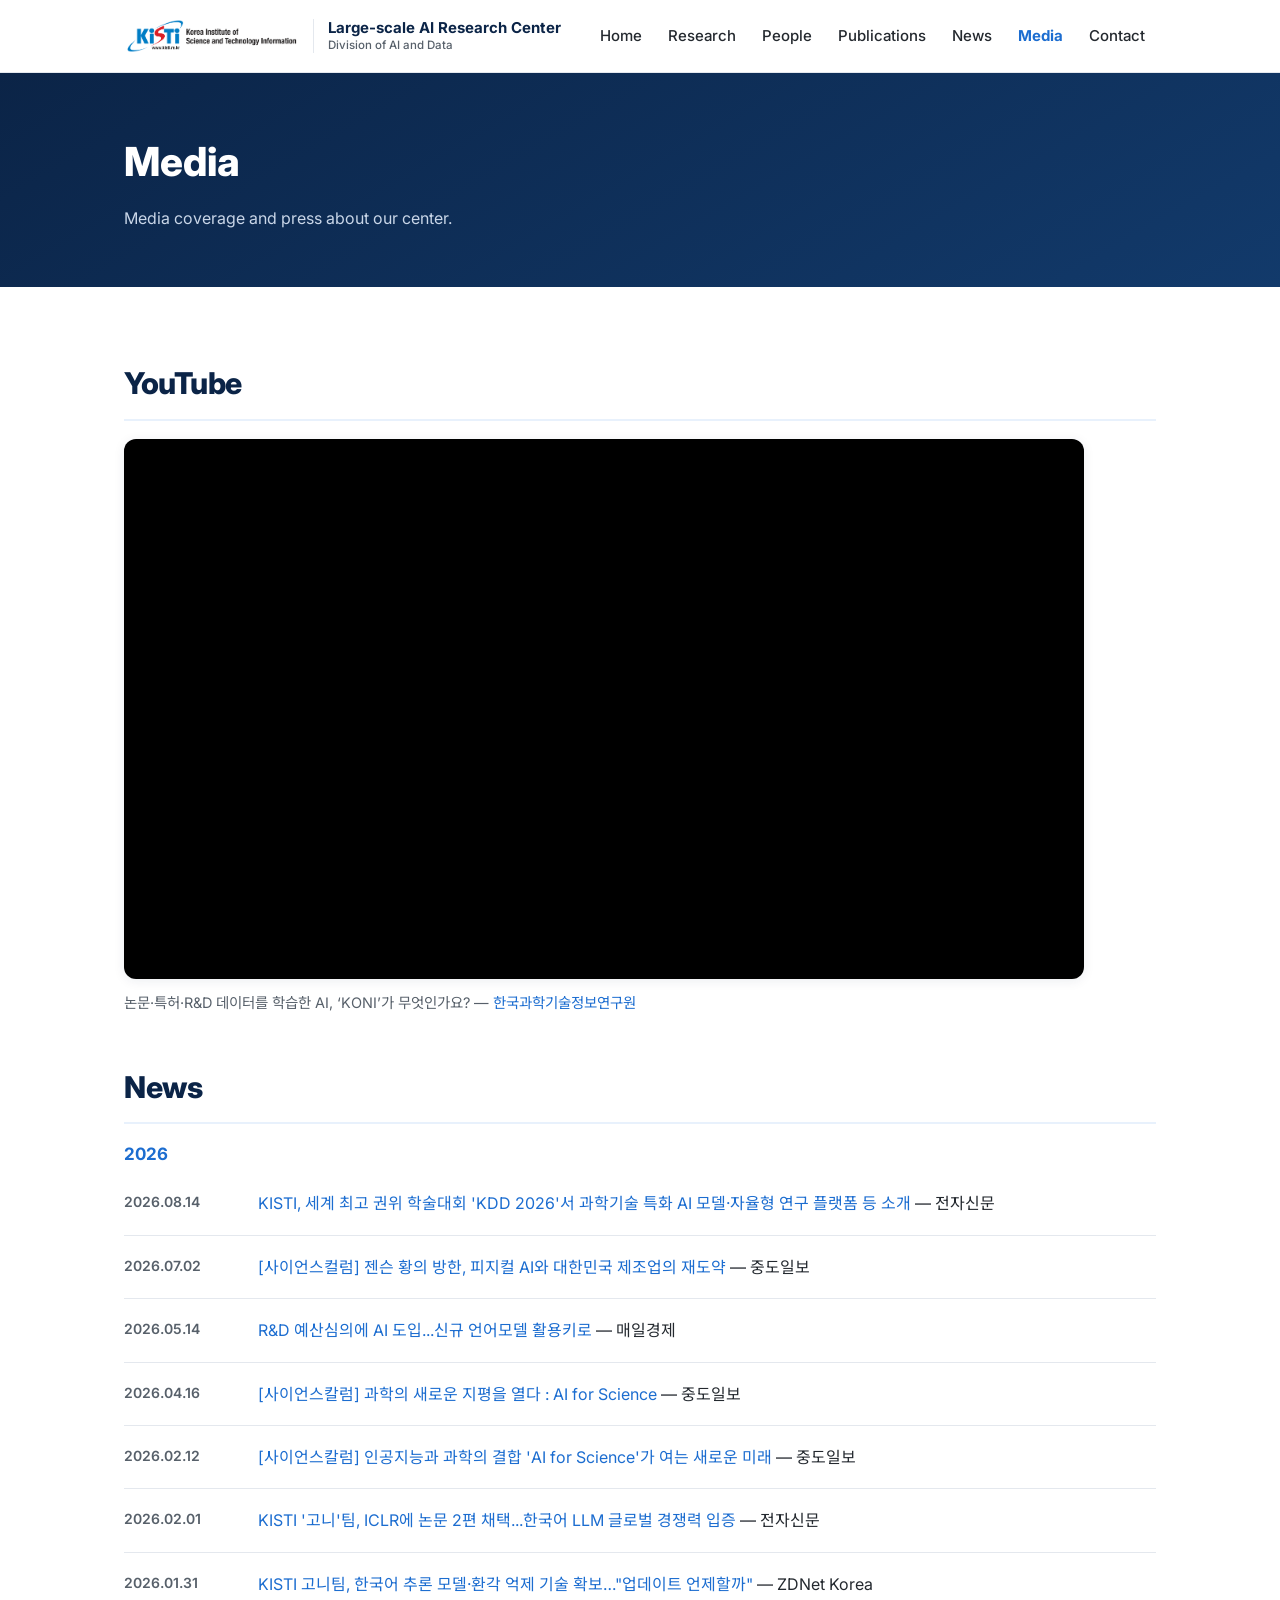
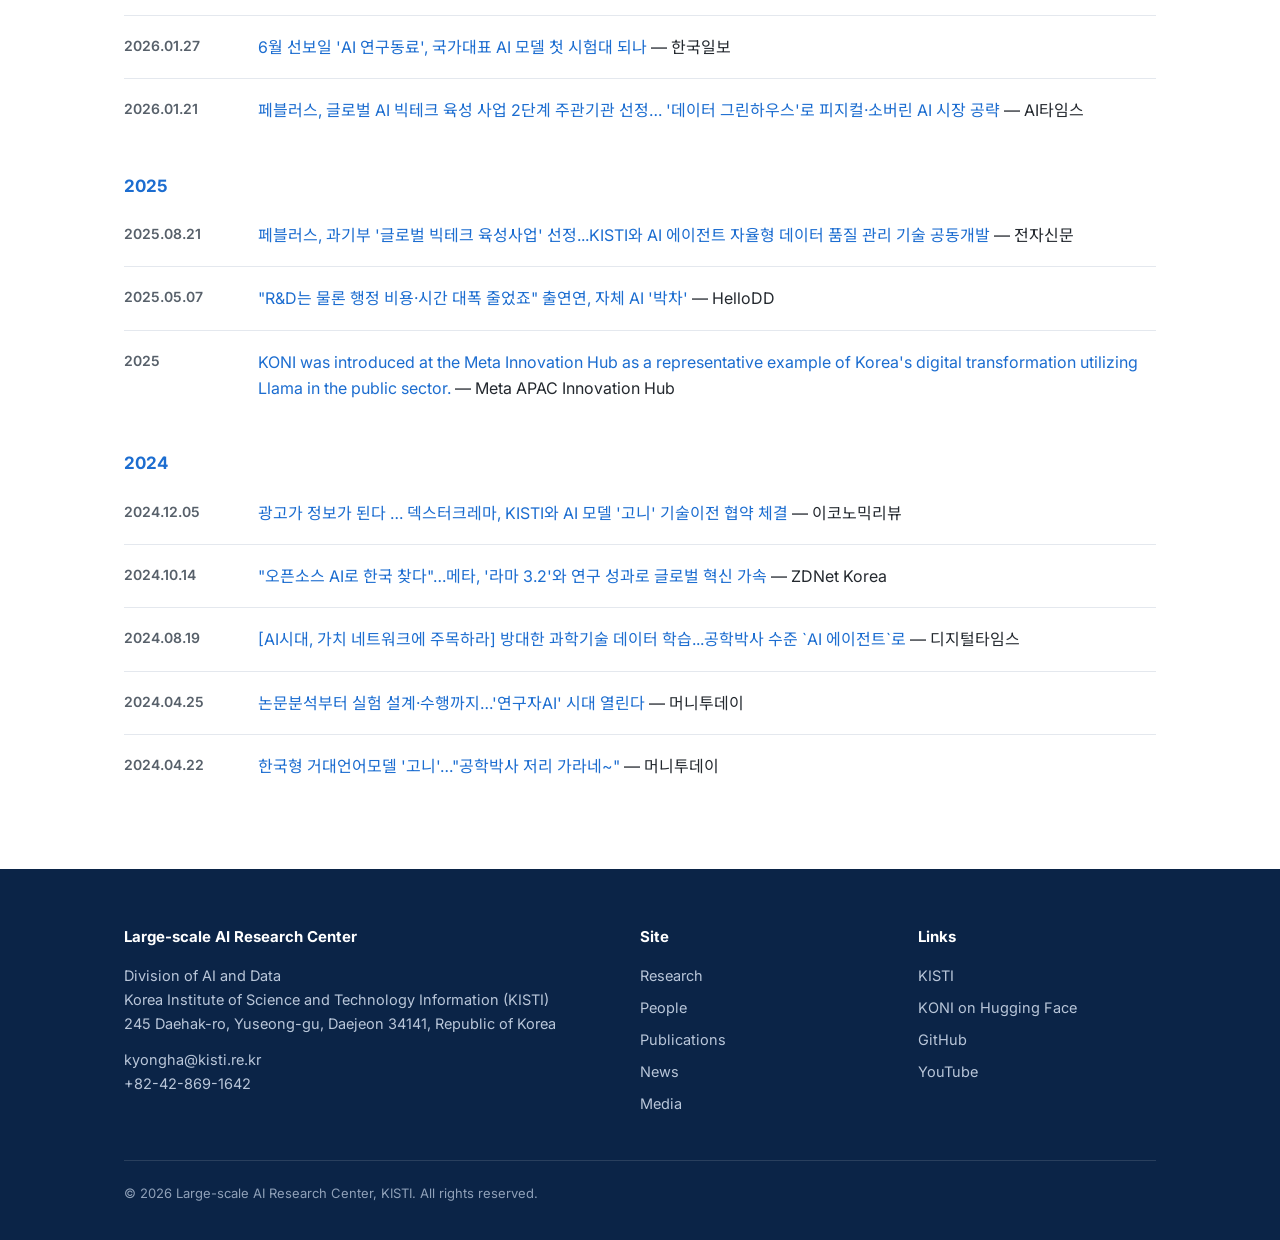
==== commit 99f1dfc6: "Refresh the logo, header, and text layout - Replace the white-background KISTI logo JPG with a trans" ====
--- a/media.html
+++ b/media.html
@@ -3,19 +3,23 @@
 <head>
   <meta charset="UTF-8" />
   <meta name="viewport" content="width=device-width, initial-scale=1.0" />
-  <title>Media | Large-scale AI Research Center, KISTI</title>
+  <title>KISTI-AI Research | Media</title>
   <meta name="description" content="Media coverage and press for the Large-scale AI Research Center, Division of AI and Data, KISTI." />
   <link rel="preconnect" href="https://fonts.googleapis.com" />
   <link rel="preconnect" href="https://fonts.gstatic.com" crossorigin />
   <link href="https://fonts.googleapis.com/css2?family=Inter:wght@400;500;600;700;800&family=Noto+Sans+KR:wght@400;500;700&display=swap" rel="stylesheet" />
-  <link rel="stylesheet" href="assets/css/style.css" />
+  <link rel="icon" type="image/png" sizes="32x32" href="images/favicon-32.png" />
+  <link rel="icon" type="image/png" sizes="192x192" href="images/favicon-192.png" />
+  <link rel="apple-touch-icon" href="images/apple-touch-icon.png" />
+  <!-- Bump ?v= whenever style.css changes, so browsers never pair cached CSS with new HTML. -->
+  <link rel="stylesheet" href="assets/css/style.css?v=2026-11-05d" />
 </head>
 <body>
 
   <header class="site-header">
     <div class="container nav-wrap">
       <a class="brand" href="index.html">
-        <img src="images/KISTI_logo.jpg" alt="KISTI — Korea Institute of Science and Technology Information" />
+        <img src="images/KISTI_logo.png" alt="KISTI — Korea Institute of Science and Technology Information" />
         <span class="brand-text">
           <span class="brand-name">Large-scale AI Research Center</span>
           <span class="brand-sub">Division of AI and Data</span>
@@ -62,7 +66,7 @@
           allowfullscreen></iframe>
       </div>
       <p class="video-caption">
-        논문·특허·R&amp;D 데이터를 학습한 AI, ‘KONI’가 무엇인가요? —
+        논문·특허·R&amp;D 데이터를 학습한 AI, ‘KONI’가 무엇인가요?&nbsp;—
         <a href="https://www.youtube.com/@KISTIV" target="_blank" rel="noopener">한국과학기술정보연구원</a>
       </p>
 
@@ -72,39 +76,39 @@
       <ul class="news-list">
         <li>
           <time>2026.08.14</time>
-          <span><a href="https://www.etnews.com/20260814000161" target="_blank" rel="noopener">KISTI, 세계 최고 권위 학술대회 'KDD 2026'서 과학기술 특화 AI 모델·자율형 연구 플랫폼 등 소개</a> — 전자신문</span>
+          <span><a href="https://www.etnews.com/20260814000161" target="_blank" rel="noopener">KISTI, 세계 최고 권위 학술대회 'KDD 2026'서 과학기술 특화 AI 모델·자율형 연구 플랫폼 등 소개</a>&nbsp;— 전자신문</span>
         </li>
         <li>
           <time>2026.07.02</time>
-          <span><a href="https://www.joongdo.co.kr/web/view.php?key=20260702010000641" target="_blank" rel="noopener">[사이언스컬럼] 젠슨 황의 방한, 피지컬 AI와 대한민국 제조업의 재도약</a> — 중도일보</span>
+          <span><a href="https://www.joongdo.co.kr/web/view.php?key=20260702010000641" target="_blank" rel="noopener">[사이언스컬럼] 젠슨 황의 방한, 피지컬 AI와 대한민국 제조업의 재도약</a>&nbsp;— 중도일보</span>
         </li>
         <li>
           <time>2026.05.14</time>
-          <span><a href="https://www.mk.co.kr/news/it/12047566" target="_blank" rel="noopener">R&amp;D 예산심의에 AI 도입...신규 언어모델 활용키로</a> — 매일경제</span>
+          <span><a href="https://www.mk.co.kr/news/it/12047566" target="_blank" rel="noopener">R&amp;D 예산심의에 AI 도입...신규 언어모델 활용키로</a>&nbsp;— 매일경제</span>
         </li>
         <li>
           <time>2026.04.16</time>
-          <span><a href="https://www.joongdo.co.kr/web/view.php?key=20260416010004858" target="_blank" rel="noopener">[사이언스칼럼] 과학의 새로운 지평을 열다 : AI for Science</a> — 중도일보</span>
+          <span><a href="https://www.joongdo.co.kr/web/view.php?key=20260416010004858" target="_blank" rel="noopener">[사이언스칼럼] 과학의 새로운 지평을 열다 : AI for Science</a>&nbsp;— 중도일보</span>
         </li>
         <li>
           <time>2026.02.12</time>
-          <span><a href="https://www.joongdo.co.kr/web/view.php?key=20260212010004748" target="_blank" rel="noopener">[사이언스칼럼] 인공지능과 과학의 결합 'AI for Science'가 여는 새로운 미래</a> — 중도일보</span>
+          <span><a href="https://www.joongdo.co.kr/web/view.php?key=20260212010004748" target="_blank" rel="noopener">[사이언스칼럼] 인공지능과 과학의 결합 'AI for Science'가 여는 새로운 미래</a>&nbsp;— 중도일보</span>
         </li>
         <li>
           <time>2026.02.01</time>
-          <span><a href="https://www.etnews.com/20260201000084" target="_blank" rel="noopener">KISTI '고니'팀, ICLR에 논문 2편 채택...한국어 LLM 글로벌 경쟁력 입증</a> — 전자신문</span>
+          <span><a href="https://www.etnews.com/20260201000084" target="_blank" rel="noopener">KISTI '고니'팀, ICLR에 논문 2편 채택...한국어 LLM 글로벌 경쟁력 입증</a>&nbsp;— 전자신문</span>
         </li>
         <li>
           <time>2026.01.31</time>
-          <span><a href="https://zdnet.co.kr/view/?no=20260131193659" target="_blank" rel="noopener">KISTI 고니팀, 한국어 추론 모델·환각 억제 기술 확보…"업데이트 언제할까"</a> — ZDNet Korea</span>
+          <span><a href="https://zdnet.co.kr/view/?no=20260131193659" target="_blank" rel="noopener">KISTI 고니팀, 한국어 추론 모델·환각 억제 기술 확보…"업데이트 언제할까"</a>&nbsp;— ZDNet Korea</span>
         </li>
         <li>
           <time>2026.01.27</time>
-          <span><a href="https://n.news.naver.com/mnews/article/469/0000911274?sid=105" target="_blank" rel="noopener">6월 선보일 'AI 연구동료', 국가대표 AI 모델 첫 시험대 되나</a> — 한국일보</span>
+          <span><a href="https://n.news.naver.com/mnews/article/469/0000911274?sid=105" target="_blank" rel="noopener">6월 선보일 'AI 연구동료', 국가대표 AI 모델 첫 시험대 되나</a>&nbsp;— 한국일보</span>
         </li>
         <li>
           <time>2026.01.21</time>
-          <span><a href="https://www.aitimes.kr/news/articleView.html?idxno=38244" target="_blank" rel="noopener">페블러스, 글로벌 AI 빅테크 육성 사업 2단계 주관기관 선정… '데이터 그린하우스'로 피지컬·소버린 AI 시장 공략</a> — AI타임스</span>
+          <span><a href="https://www.aitimes.kr/news/articleView.html?idxno=38244" target="_blank" rel="noopener">페블러스, 글로벌 AI 빅테크 육성 사업 2단계 주관기관 선정… '데이터 그린하우스'로 피지컬·소버린 AI 시장 공략</a>&nbsp;— AI타임스</span>
         </li>
       </ul>
 
@@ -112,15 +116,15 @@
       <ul class="news-list">
         <li>
           <time>2025.08.21</time>
-          <span><a href="https://www.etnews.com/20250821000020" target="_blank" rel="noopener">페블러스, 과기부 '글로벌 빅테크 육성사업' 선정...KISTI와 AI 에이전트 자율형 데이터 품질 관리 기술 공동개발</a> — 전자신문</span>
+          <span><a href="https://www.etnews.com/20250821000020" target="_blank" rel="noopener">페블러스, 과기부 '글로벌 빅테크 육성사업' 선정...KISTI와 AI 에이전트 자율형 데이터 품질 관리 기술 공동개발</a>&nbsp;— 전자신문</span>
         </li>
         <li>
           <time>2025.05.07</time>
-          <span><a href="https://www.hellodd.com/news/articleView.html?idxno=107809" target="_blank" rel="noopener">"R&amp;D는 물론 행정 비용·시간 대폭 줄었죠" 출연연, 자체 AI '박차'</a> — HelloDD</span>
+          <span><a href="https://www.hellodd.com/news/articleView.html?idxno=107809" target="_blank" rel="noopener">"R&amp;D는 물론 행정 비용·시간 대폭 줄었죠" 출연연, 자체 AI '박차'</a>&nbsp;— HelloDD</span>
         </li>
         <li>
           <time>2025</time>
-          <span><a href="https://about.meta.com/apacinnovationhub/ai-for-organizations" target="_blank" rel="noopener">KONI was introduced at the Meta Innovation Hub as a representative example of Korea's digital transformation utilizing Llama in the public sector.</a> — Meta APAC Innovation Hub</span>
+          <span><a href="https://about.meta.com/apacinnovationhub/ai-for-organizations" target="_blank" rel="noopener">KONI was introduced at the Meta Innovation Hub as a representative example of Korea's digital transformation utilizing Llama in the public sector.</a>&nbsp;— Meta APAC Innovation Hub</span>
         </li>
       </ul>
 
@@ -128,23 +132,23 @@
       <ul class="news-list">
         <li>
           <time>2024.12.05</time>
-          <span><a href="https://www.econovill.com/news/articleView.html?idxno=675746" target="_blank" rel="noopener">광고가 정보가 된다 … 덱스터크레마, KISTI와 AI 모델 '고니' 기술이전 협약 체결</a> — 이코노믹리뷰</span>
+          <span><a href="https://www.econovill.com/news/articleView.html?idxno=675746" target="_blank" rel="noopener">광고가 정보가 된다 … 덱스터크레마, KISTI와 AI 모델 '고니' 기술이전 협약 체결</a>&nbsp;— 이코노믹리뷰</span>
         </li>
         <li>
           <time>2024.10.14</time>
-          <span><a href="https://zdnet.co.kr/view/?no=20241014170020" target="_blank" rel="noopener">"오픈소스 AI로 한국 찾다"…메타, '라마 3.2'와 연구 성과로 글로벌 혁신 가속</a> — ZDNet Korea</span>
+          <span><a href="https://zdnet.co.kr/view/?no=20241014170020" target="_blank" rel="noopener">"오픈소스 AI로 한국 찾다"…메타, '라마 3.2'와 연구 성과로 글로벌 혁신 가속</a>&nbsp;— ZDNet Korea</span>
         </li>
         <li>
           <time>2024.08.19</time>
-          <span><a href="https://www.dt.co.kr/article/11606822" target="_blank" rel="noopener">[AI시대, 가치 네트워크에 주목하라] 방대한 과학기술 데이터 학습...공학박사 수준 `AI 에이전트`로</a> — 디지털타임스</span>
+          <span><a href="https://www.dt.co.kr/article/11606822" target="_blank" rel="noopener">[AI시대, 가치 네트워크에 주목하라] 방대한 과학기술 데이터 학습...공학박사 수준 `AI 에이전트`로</a>&nbsp;— 디지털타임스</span>
         </li>
         <li>
           <time>2024.04.25</time>
-          <span><a href="https://www.mt.co.kr/tech/2024/04/25/2024042513053043033" target="_blank" rel="noopener">논문분석부터 실험 설계·수행까지…'연구자AI' 시대 열린다</a> — 머니투데이</span>
+          <span><a href="https://www.mt.co.kr/tech/2024/04/25/2024042513053043033" target="_blank" rel="noopener">논문분석부터 실험 설계·수행까지…'연구자AI' 시대 열린다</a>&nbsp;— 머니투데이</span>
         </li>
         <li>
           <time>2024.04.22</time>
-          <span><a href="https://www.mt.co.kr/tech/2024/04/22/2024041908542180678" target="_blank" rel="noopener">한국형 거대언어모델 '고니'…"공학박사 저리 가라네~"</a> — 머니투데이</span>
+          <span><a href="https://www.mt.co.kr/tech/2024/04/22/2024041908542180678" target="_blank" rel="noopener">한국형 거대언어모델 '고니'…"공학박사 저리 가라네~"</a>&nbsp;— 머니투데이</span>
         </li>
       </ul>
 
--- a/assets/css/style.css
+++ b/assets/css/style.css
@@ -35,6 +35,17 @@
 img { max-width: 100%; display: block; }
 
 a { color: var(--blue); text-decoration: none; }
+
+/* Line breaking: let the browser break lines, never hand-placed <br>s.
+   Headings and short lead/intro text balance their line lengths; prose
+   avoids leaving a single word on its last line. */
+h1, h2, h3, h4 { text-wrap: balance; }
+p, li { text-wrap: pretty; }
+.nowrap { white-space: nowrap; }
+
+/* <br class="sb"> splits sentences onto their own lines on full-width screens
+   only; below the header breakpoint the text flows and balances naturally. */
+@media (max-width: 1080px) { br.sb { display: none; } }
 a:hover { text-decoration: underline; }
 
 .container {
@@ -82,7 +93,7 @@
 }
 
 .brand-text { border-left: 1px solid var(--border); padding-left: 14px; }
-.brand-name { font-size: 15px; display: block; }
+.brand-name { font-size: 15px; display: block; white-space: nowrap; }
 .brand-sub {
   display: block;
   font-size: 11.5px;
@@ -98,7 +109,7 @@
 
 .site-nav a {
   display: block;
-  padding: 8px 14px;
+  padding: 8px 11px;
   border-radius: 8px;
   color: var(--text);
   font-weight: 500;
@@ -154,14 +165,15 @@
   line-height: 1.15;
   font-weight: 800;
   letter-spacing: -0.5px;
-  max-width: 760px;
+  max-width: none;
 }
 
 .hero p.lead {
   margin-top: 22px;
   font-size: 18px;
   color: #c9d6e8;
-  max-width: 660px;
+  max-width: none;
+  text-wrap: balance;
 }
 
 .hero-actions { margin-top: 34px; display: flex; gap: 14px; flex-wrap: wrap; }
@@ -210,7 +222,6 @@
 }
 
 .section .section-intro {
-  max-width: 720px;
   color: var(--text-muted);
   margin-bottom: 40px;
 }
@@ -235,7 +246,7 @@
   padding: 56px 0;
 }
 .page-hero h1 { font-size: clamp(28px, 4vw, 40px); font-weight: 800; }
-.page-hero p { margin-top: 10px; color: #c9d6e8; max-width: 660px; }
+.page-hero p { margin-top: 10px; color: #c9d6e8; }
 
 /* --------------------------------------------------------------------------
    Cards
@@ -260,18 +271,6 @@
   transition: transform 0.15s ease, box-shadow 0.15s ease;
 }
 .card:hover { transform: translateY(-3px); box-shadow: 0 8px 24px rgba(11, 36, 71, 0.12); }
-
-.card-icon {
-  width: 46px;
-  height: 46px;
-  border-radius: 10px;
-  background: var(--blue-light);
-  display: flex;
-  align-items: center;
-  justify-content: center;
-  margin-bottom: 18px;
-  font-size: 22px;
-}
 
 .card h3 { font-size: 18px; color: var(--navy); margin-bottom: 10px; }
 .card p { font-size: 14.5px; color: var(--text-muted); }
@@ -326,7 +325,8 @@
 /* Photo pair inside a news entry */
 .news-figures {
   display: grid;
-  grid-template-columns: 1fr 1fr;
+  /* auto-fit so a lone photo fills the column instead of sitting in half of it */
+  grid-template-columns: repeat(auto-fit, minmax(260px, 1fr));
   gap: 12px;
 }
 .news-figures img {
@@ -409,6 +409,15 @@
   border-bottom: 1px solid var(--border);
 }
 .pub-title { font-weight: 600; color: var(--text); font-size: 16px; }
+/* [J1] / [C1] reference tag: J = journal, C = conference, numbered oldest
+   first so an entry keeps its label as newer papers are added on top. */
+.pub-label {
+  display: inline-block;
+  min-width: 42px;
+  margin-right: 8px;
+  color: var(--blue);
+  font-variant-numeric: tabular-nums;
+}
 .pub-authors { font-size: 14.5px; color: var(--text-muted); margin-top: 4px; }
 .pub-venue { font-size: 14px; color: var(--blue); font-style: italic; margin-top: 2px; }
 .pub-links { margin-top: 8px; font-size: 13.5px; }
@@ -428,33 +437,14 @@
    -------------------------------------------------------------------------- */
 
 .research-block {
-  display: grid;
-  grid-template-columns: 84px 1fr;
-  gap: 24px;
   padding: 34px 0;
   border-bottom: 1px solid var(--border);
 }
 .research-block:last-child { border-bottom: none; }
 
-.research-block .icon {
-  width: 84px;
-  height: 84px;
-  border-radius: 18px;
-  background: #ffffff;
-  border: 1px solid var(--border);
-  display: flex;
-  align-items: center;
-  justify-content: center;
-  font-size: 26px;
-}
-.research-block .icon .icon-img {
-  width: 68%;
-  height: 68%;
-  object-fit: contain;
-}
 .research-block h3 { font-size: 20px; color: var(--navy); margin-bottom: 8px; }
 .research-block h3 a { color: inherit; }
-.research-block p { color: var(--text-muted); max-width: 760px; }
+.research-block p { color: var(--text-muted); }
 .research-block ul {
   margin: 12px 0 0 18px;
   color: var(--text-muted);
@@ -547,7 +537,9 @@
    Responsive
    -------------------------------------------------------------------------- */
 
-@media (max-width: 860px) {
+/* The logo, center name and seven menu items need ~1060px side by side;
+   below that, fold the menu into the toggle so nothing overlaps or wraps. */
+@media (max-width: 1080px) {
   .nav-toggle { display: block; }
 
   .site-nav {
@@ -563,15 +555,17 @@
   .site-nav.open { display: block; }
   .site-nav ul { flex-direction: column; padding: 12px 20px; }
   .site-nav a { padding: 12px 10px; }
-
+}
+
+@media (max-width: 860px) {
   .brand-sub { display: none; }
+  .brand-name { white-space: normal; }
 
   .about-split { grid-template-columns: 1fr; }
   .about-split .mascot { max-width: 180px; }
 
   .footer-grid { grid-template-columns: 1fr; gap: 28px; }
 
-  .research-block { grid-template-columns: 1fr; }
   .news-list > li { flex-direction: column; gap: 4px; }
   .news-figures { grid-template-columns: 1fr; }
 }
